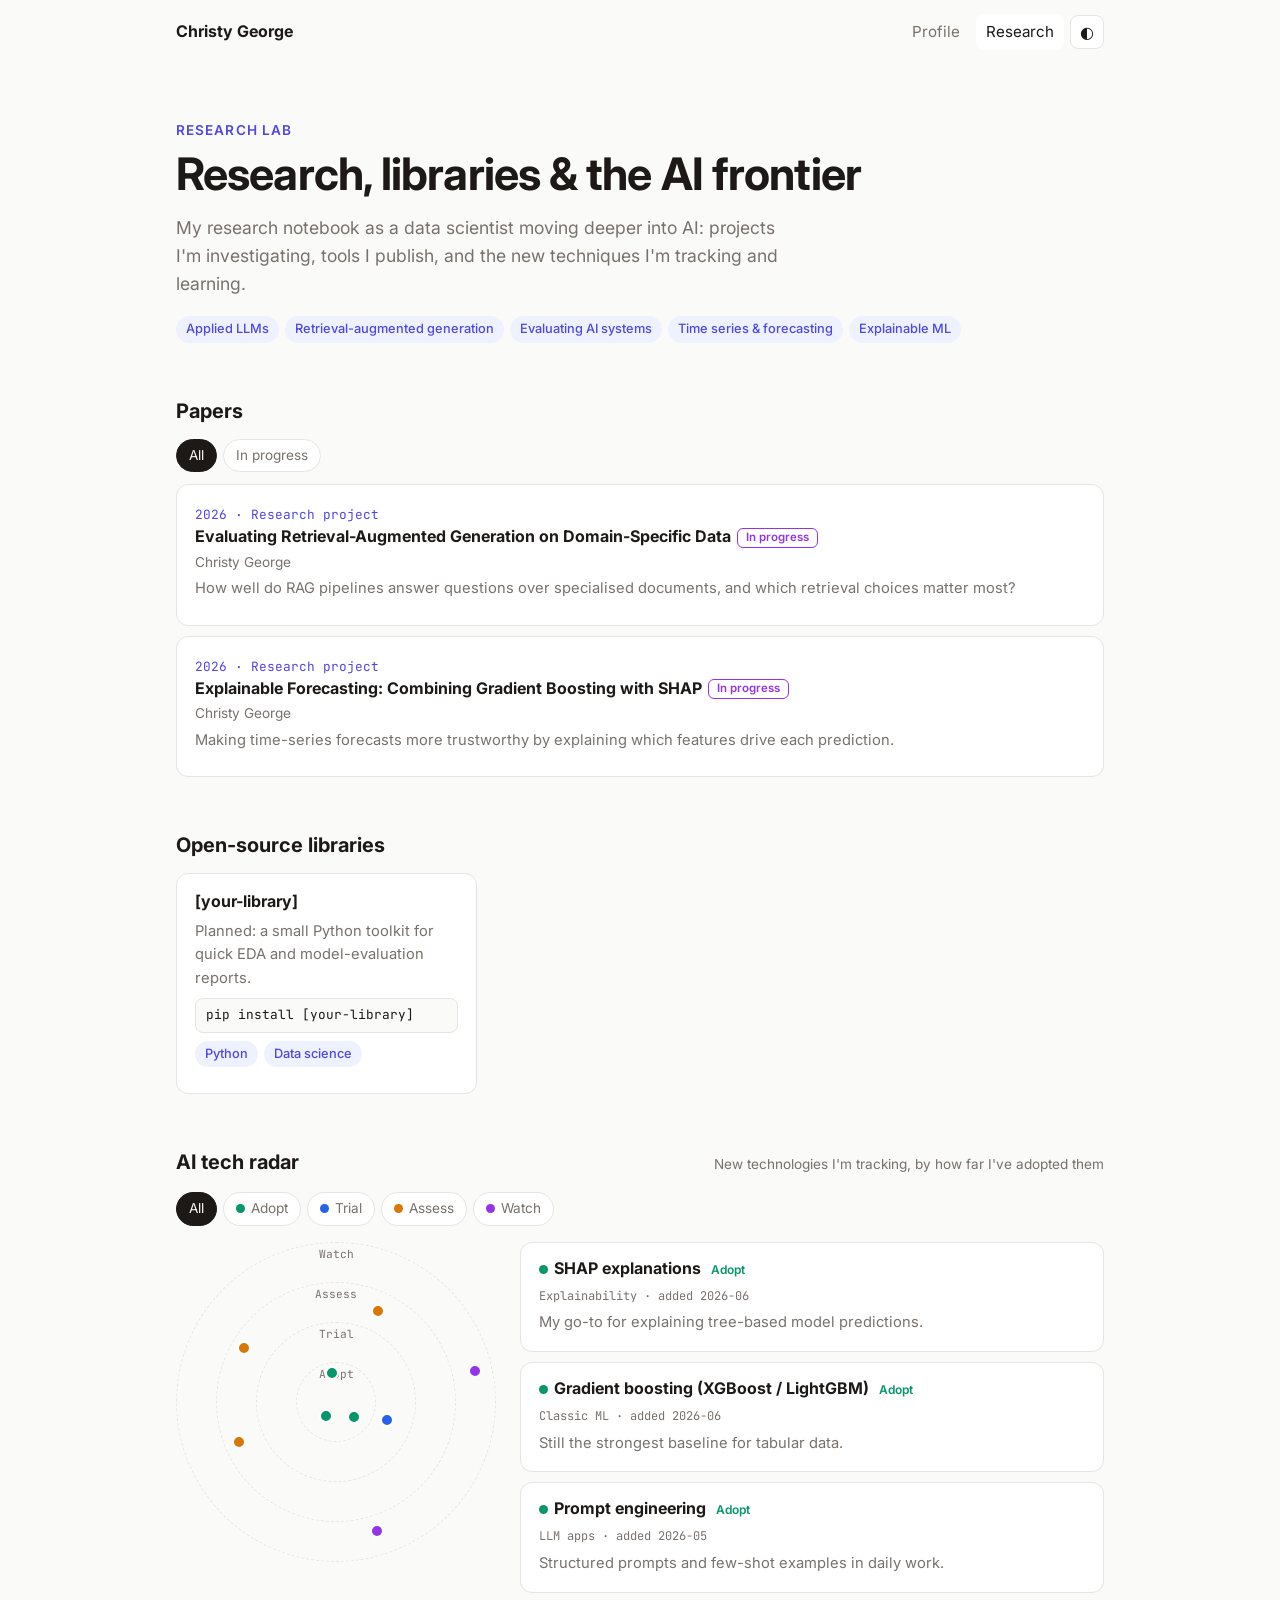
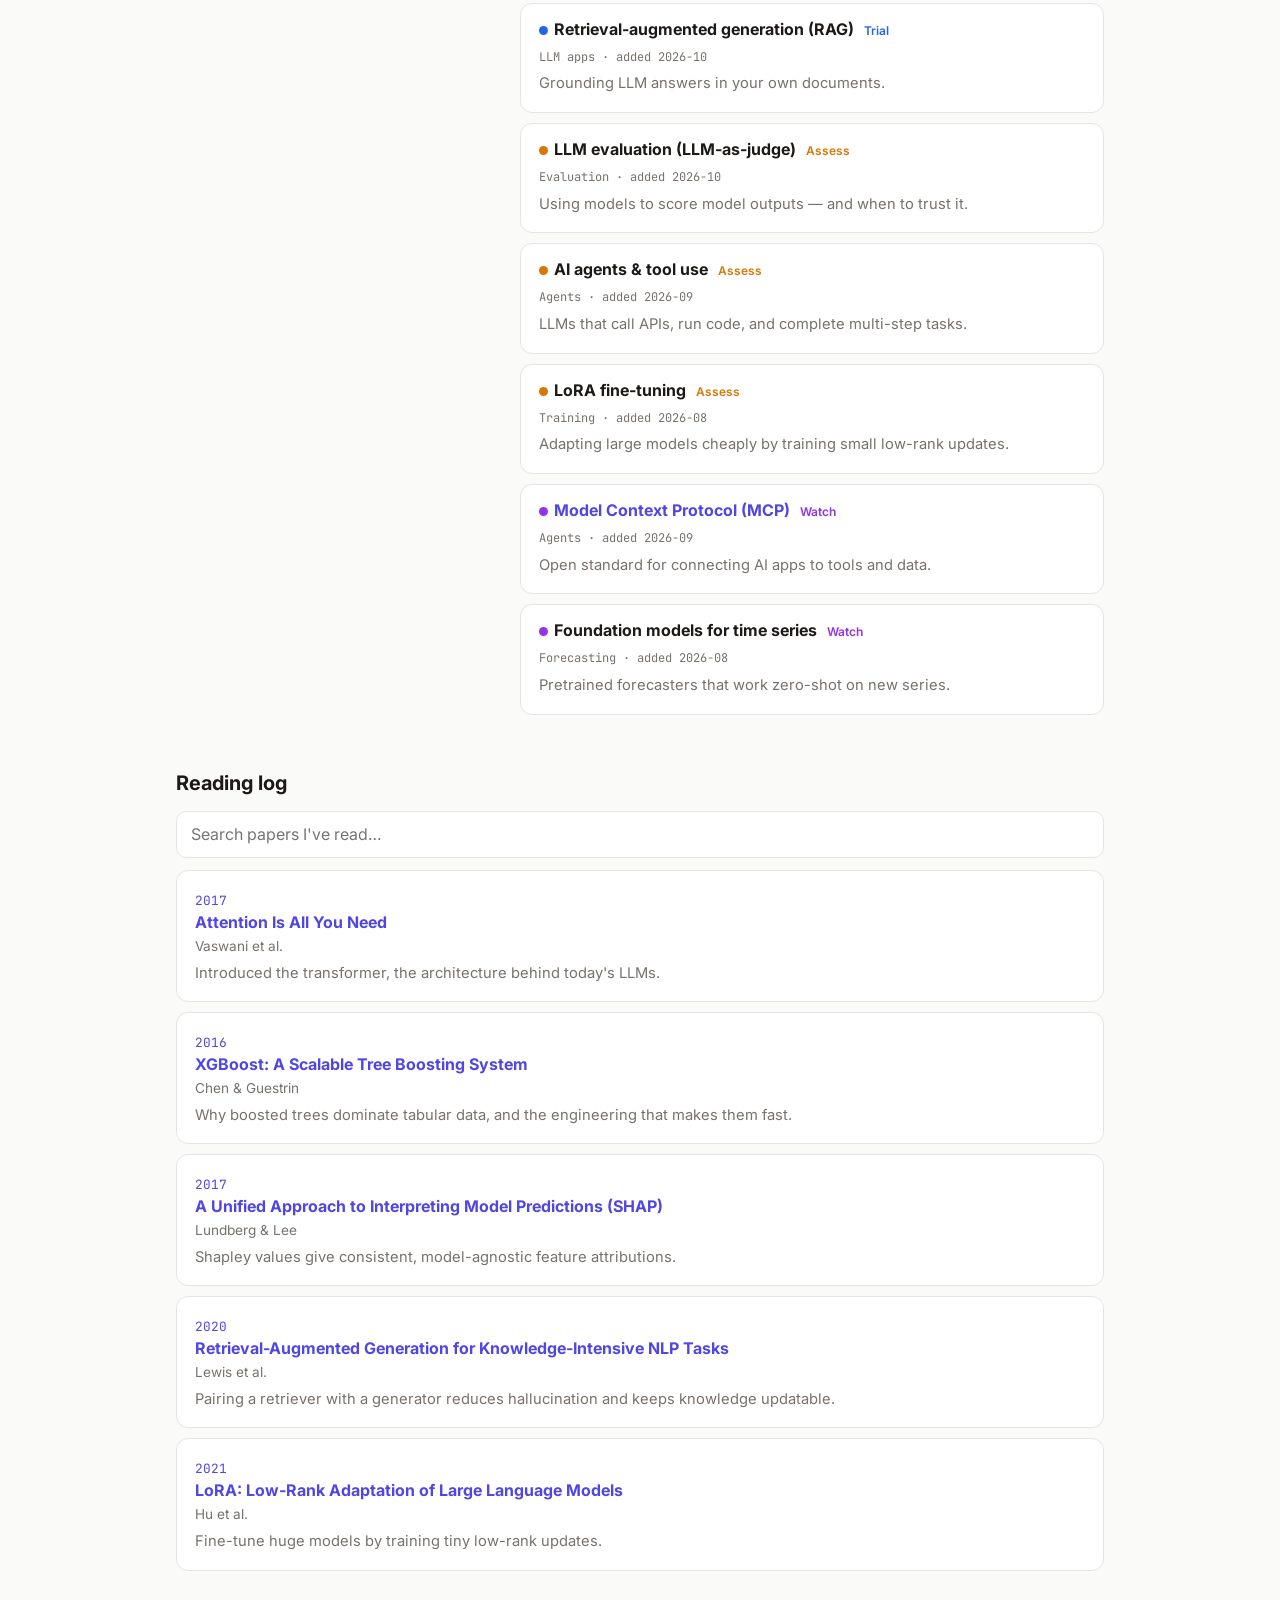
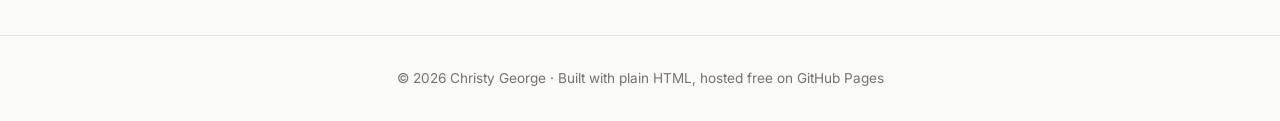
==== research.html @ 4dc3284b "Portfolio and research site Co-Authored-By: Claude Opus 5.5 <noreply@anthropic.com>" ====
<!doctype html>
<html lang="en">
<head>
  <meta charset="utf-8" />
  <meta name="viewport" content="width=device-width, initial-scale=1" />
  <title>Research</title>
  <meta name="description" content="Research papers, open-source libraries, and an AI technology radar." />
  <link rel="preconnect" href="https://fonts.googleapis.com" />
  <link href="https://fonts.googleapis.com/css2?family=Inter:wght@400;500;600;700&family=JetBrains+Mono:wght@400;500&display=swap" rel="stylesheet" />
  <link rel="stylesheet" href="styles.css" />
</head>
<body data-page="research">
  <header class="nav">
    <a class="brand" href="index.html" id="brand"></a>
    <nav>
      <a href="index.html">Profile</a>
      <a href="research.html" class="active">Research</a>
      <button class="theme-toggle" id="themeToggle" aria-label="Toggle dark mode">◐</button>
    </nav>
  </header>

  <main>
    <section class="page-head">
      <p class="eyebrow">Research lab</p>
      <h1>Research, libraries &amp; the AI frontier</h1>
      <p class="lead" id="researchIntro"></p>
      <div class="chips" id="interests"></div>
    </section>

    <section>
      <h2>Papers</h2>
      <div class="filters" id="paperFilters"></div>
      <div id="papers" class="list"></div>
    </section>

    <section>
      <h2>Open-source libraries</h2>
      <div id="libraries" class="cards"></div>
    </section>

    <section>
      <div class="section-head">
        <h2>AI tech radar</h2>
        <span class="muted small">New technologies I'm tracking, by how far I've adopted them</span>
      </div>
      <div class="radar-legend" id="radarLegend"></div>
      <div class="radar-wrap">
        <div class="radar" id="radar" aria-hidden="true"></div>
        <div id="radarList" class="list"></div>
      </div>
    </section>

    <section>
      <h2>Reading log</h2>
      <input type="search" id="readingSearch" class="search" placeholder="Search papers I've read…" />
      <div id="reading" class="list"></div>
    </section>
  </main>

  <footer id="footer"></footer>
  <script src="data.js"></script>
  <script src="app.js"></script>
</body>
</html>
---- styles.css ----
:root {
  --bg: #fafaf9;
  --surface: #ffffff;
  --text: #1c1917;
  --muted: #78716c;
  --border: #e7e5e4;
  --accent: #4f46e5;
  --accent-soft: #eef2ff;
  --adopt: #059669;
  --trial: #2563eb;
  --assess: #d97706;
  --watch: #9333ea;
  --radius: 12px;
  --mono: "JetBrains Mono", ui-monospace, monospace;
}
@media (prefers-color-scheme: dark) {
  :root:not([data-theme="light"]) {
    --bg: #0c0a09; --surface: #1c1917; --text: #f5f5f4; --muted: #a8a29e;
    --border: #292524; --accent: #818cf8; --accent-soft: #1e1b4b;
    --adopt: #34d399; --trial: #60a5fa; --assess: #fbbf24; --watch: #c084fc;
  }
}
:root[data-theme="dark"] {
  --bg: #0c0a09; --surface: #1c1917; --text: #f5f5f4; --muted: #a8a29e;
  --border: #292524; --accent: #818cf8; --accent-soft: #1e1b4b;
  --adopt: #34d399; --trial: #60a5fa; --assess: #fbbf24; --watch: #c084fc;
}

* { box-sizing: border-box; }
html { scroll-behavior: smooth; }
body {
  margin: 0; background: var(--bg); color: var(--text);
  font: 16px/1.6 Inter, system-ui, sans-serif;
  -webkit-font-smoothing: antialiased;
}
a { color: var(--accent); text-decoration: none; }
a:hover { text-decoration: underline; }
h1, h2, h3 { line-height: 1.2; margin: 0; }
h1 { font-size: clamp(2rem, 5vw, 2.8rem); letter-spacing: -0.02em; }
h2 { font-size: 1.25rem; margin-bottom: 1rem; }
h3 { font-size: 1rem; }

main { max-width: 960px; margin: 0 auto; padding: 0 16px 64px; }
section { margin-top: 56px; }

/* Nav */
.nav {
  position: sticky; top: 0; z-index: 10;
  display: flex; justify-content: space-between; align-items: center;
  max-width: 960px; margin: 0 auto; padding: 14px 16px;
  background: color-mix(in srgb, var(--bg) 85%, transparent);
  backdrop-filter: blur(8px);
}
.brand { font-weight: 700; color: var(--text); }
.nav nav { display: flex; gap: 6px; align-items: center; }
.nav nav a { color: var(--muted); padding: 6px 10px; border-radius: 8px; font-size: .95rem; }
.nav nav a.active, .nav nav a:hover { color: var(--text); background: var(--surface); text-decoration: none; }
.theme-toggle {
  border: 1px solid var(--border); background: var(--surface); color: var(--text);
  width: 34px; height: 34px; border-radius: 8px; cursor: pointer; font-size: 1rem;
}

/* Hero */
.hero { display: flex; gap: 28px; align-items: center; margin-top: 40px; }
.avatar {
  flex: none; width: 120px; height: 120px; border-radius: 50%;
  background: linear-gradient(135deg, var(--accent), var(--watch));
  display: grid; place-items: center; color: #fff; font-size: 2.4rem; font-weight: 700;
  overflow: hidden;
}
.avatar img { width: 100%; height: 100%; object-fit: cover; }
.eyebrow { margin: 0 0 6px; color: var(--accent); font-weight: 600; font-size: .85rem; text-transform: uppercase; letter-spacing: .08em; }
.lead { color: var(--muted); font-size: 1.1rem; max-width: 620px; margin: 12px 0 0; }
.links { display: flex; flex-wrap: wrap; gap: 8px; margin-top: 18px; }
.btn {
  display: inline-flex; align-items: center; gap: 6px; padding: 7px 14px;
  border: 1px solid var(--border); border-radius: 999px; background: var(--surface);
  color: var(--text); font-size: .9rem; font-weight: 500;
}
.btn:hover { border-color: var(--accent); text-decoration: none; }
.btn.primary { background: var(--accent); border-color: var(--accent); color: #fff; }

/* Stats */
.stats { display: grid; grid-template-columns: repeat(4, 1fr); gap: 12px; margin-top: 40px; }
.stat { background: var(--surface); border: 1px solid var(--border); border-radius: var(--radius); padding: 18px; }
.stat b { display: block; font-size: 1.8rem; letter-spacing: -0.02em; }
.stat span { color: var(--muted); font-size: .9rem; }

.prose p { margin: 0 0 12px; max-width: 700px; }
.muted { color: var(--muted); }
.small { font-size: .85rem; }
.muted-link { color: var(--muted); font-size: .9rem; }
.section-head { display: flex; justify-content: space-between; align-items: baseline; gap: 12px; flex-wrap: wrap; margin-bottom: 1rem; }
.section-head h2 { margin: 0; }

/* Skills */
.skills { display: grid; grid-template-columns: repeat(auto-fit, minmax(200px, 1fr)); gap: 12px; }
.skill-group { background: var(--surface); border: 1px solid var(--border); border-radius: var(--radius); padding: 16px; }
.skill-group h3 { font-size: .85rem; color: var(--muted); font-weight: 600; margin-bottom: 10px; }
.chips { display: flex; flex-wrap: wrap; gap: 6px; }
.page-head .chips { margin-top: 18px; }
.chip { font-size: .8rem; padding: 3px 10px; border-radius: 999px; background: var(--accent-soft); color: var(--accent); font-weight: 500; }

/* Timeline */
.timeline { border-left: 2px solid var(--border); padding-left: 22px; display: grid; gap: 22px; }
.tl-item { position: relative; }
.tl-item::before {
  content: ""; position: absolute; left: -29px; top: 6px; width: 12px; height: 12px;
  border-radius: 50%; background: var(--surface); border: 2px solid var(--accent);
}
.tl-head { display: flex; justify-content: space-between; gap: 12px; flex-wrap: wrap; }
.tl-org { color: var(--muted); }
.tl-period { font-family: var(--mono); font-size: .8rem; color: var(--muted); }
.tl-item ul { margin: 8px 0 0; padding-left: 18px; }

/* Cards */
.cards { display: grid; grid-template-columns: repeat(auto-fill, minmax(260px, 1fr)); gap: 12px; }
.card {
  background: var(--surface); border: 1px solid var(--border); border-radius: var(--radius);
  padding: 18px; display: flex; flex-direction: column; gap: 8px;
  transition: border-color .15s, transform .15s;
}
a.card { color: var(--text); }
a.card:hover { border-color: var(--accent); transform: translateY(-2px); text-decoration: none; }
.card p { margin: 0; color: var(--muted); font-size: .92rem; }
.card .meta { display: flex; gap: 14px; font-size: .8rem; color: var(--muted); margin-top: auto; padding-top: 6px; flex-wrap: wrap; }
.year { font-family: var(--mono); font-size: .8rem; color: var(--accent); }
code, .install {
  font-family: var(--mono); font-size: .8rem; background: var(--bg); border: 1px solid var(--border);
  padding: 6px 10px; border-radius: 8px; overflow-x: auto; white-space: nowrap;
}

/* Lists (papers, radar, reading) */
.list { display: grid; gap: 10px; }
.row { background: var(--surface); border: 1px solid var(--border); border-radius: var(--radius); padding: 16px 18px; }
.row h3 { margin-bottom: 4px; }
.row p { margin: 4px 0 0; color: var(--muted); font-size: .92rem; }
.row .row-links { display: flex; gap: 12px; margin-top: 8px; font-size: .88rem; }
.badge { display: inline-block; font-size: .72rem; font-weight: 600; padding: 2px 8px; border-radius: 6px; margin-left: 6px; vertical-align: middle; border: 1px solid currentColor; }
.b-published { color: var(--adopt); } .b-preprint { color: var(--trial); }
.b-under-review { color: var(--assess); } .b-in-progress { color: var(--watch); }

.filters { display: flex; gap: 6px; flex-wrap: wrap; margin-bottom: 12px; }
.filter {
  border: 1px solid var(--border); background: var(--surface); color: var(--muted);
  padding: 5px 12px; border-radius: 999px; cursor: pointer; font: inherit; font-size: .85rem;
}
.filter.on { background: var(--text); color: var(--bg); border-color: var(--text); }
.search {
  width: 100%; padding: 10px 14px; margin-bottom: 12px; border-radius: 10px;
  border: 1px solid var(--border); background: var(--surface); color: var(--text); font: inherit;
}

/* Radar */
.radar-legend { display: flex; gap: 6px; flex-wrap: wrap; margin-bottom: 16px; }
.radar-wrap { display: grid; grid-template-columns: 320px 1fr; gap: 24px; align-items: start; }
.radar { position: relative; width: 100%; aspect-ratio: 1; }
.ring { position: absolute; border-radius: 50%; border: 1px dashed var(--border); left: 50%; top: 50%; transform: translate(-50%, -50%); }
.ring-label { position: absolute; left: 50%; transform: translateX(-50%); font-size: .7rem; color: var(--muted); font-family: var(--mono); }
.blip {
  position: absolute; width: 14px; height: 14px; margin: -7px 0 0 -7px; border-radius: 50%;
  border: 2px solid var(--surface); cursor: pointer; transition: transform .15s, opacity .15s;
}
.blip:hover, .blip.hl { transform: scale(1.6); }
.blip.dim { opacity: .2; }
.row.hl { border-color: var(--accent); }
.dot { display: inline-block; width: 9px; height: 9px; border-radius: 50%; margin-right: 6px; }
.ring-tag { font-size: .75rem; font-weight: 600; margin-left: 6px; }
.area { font-family: var(--mono); font-size: .75rem; color: var(--muted); }

footer { text-align: center; color: var(--muted); font-size: .85rem; padding: 32px 16px; border-top: 1px solid var(--border); }

@media (max-width: 720px) {
  .hero { flex-direction: column; align-items: flex-start; gap: 18px; }
  .avatar { width: 88px; height: 88px; font-size: 1.8rem; }
  .stats { grid-template-columns: repeat(2, 1fr); }
  .radar-wrap { grid-template-columns: 1fr; }
  .radar { max-width: 320px; margin: 0 auto; }
}
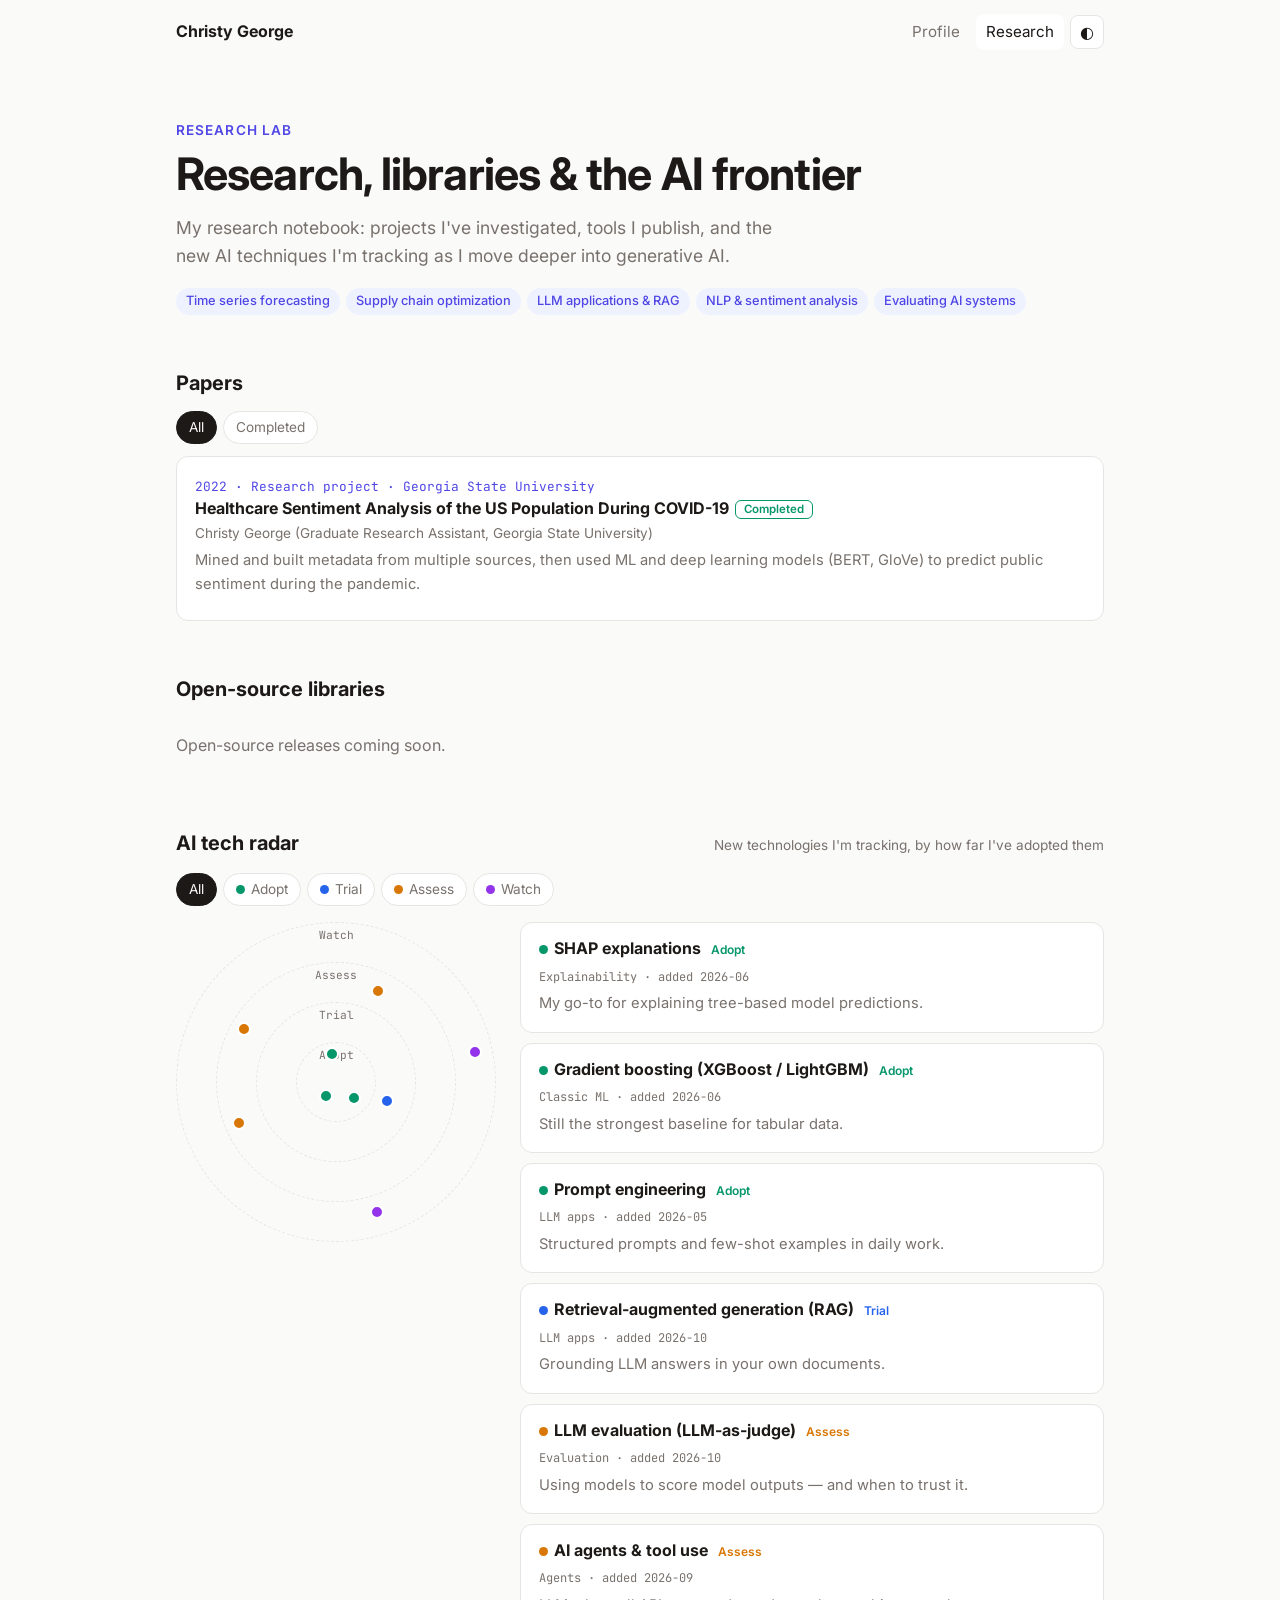
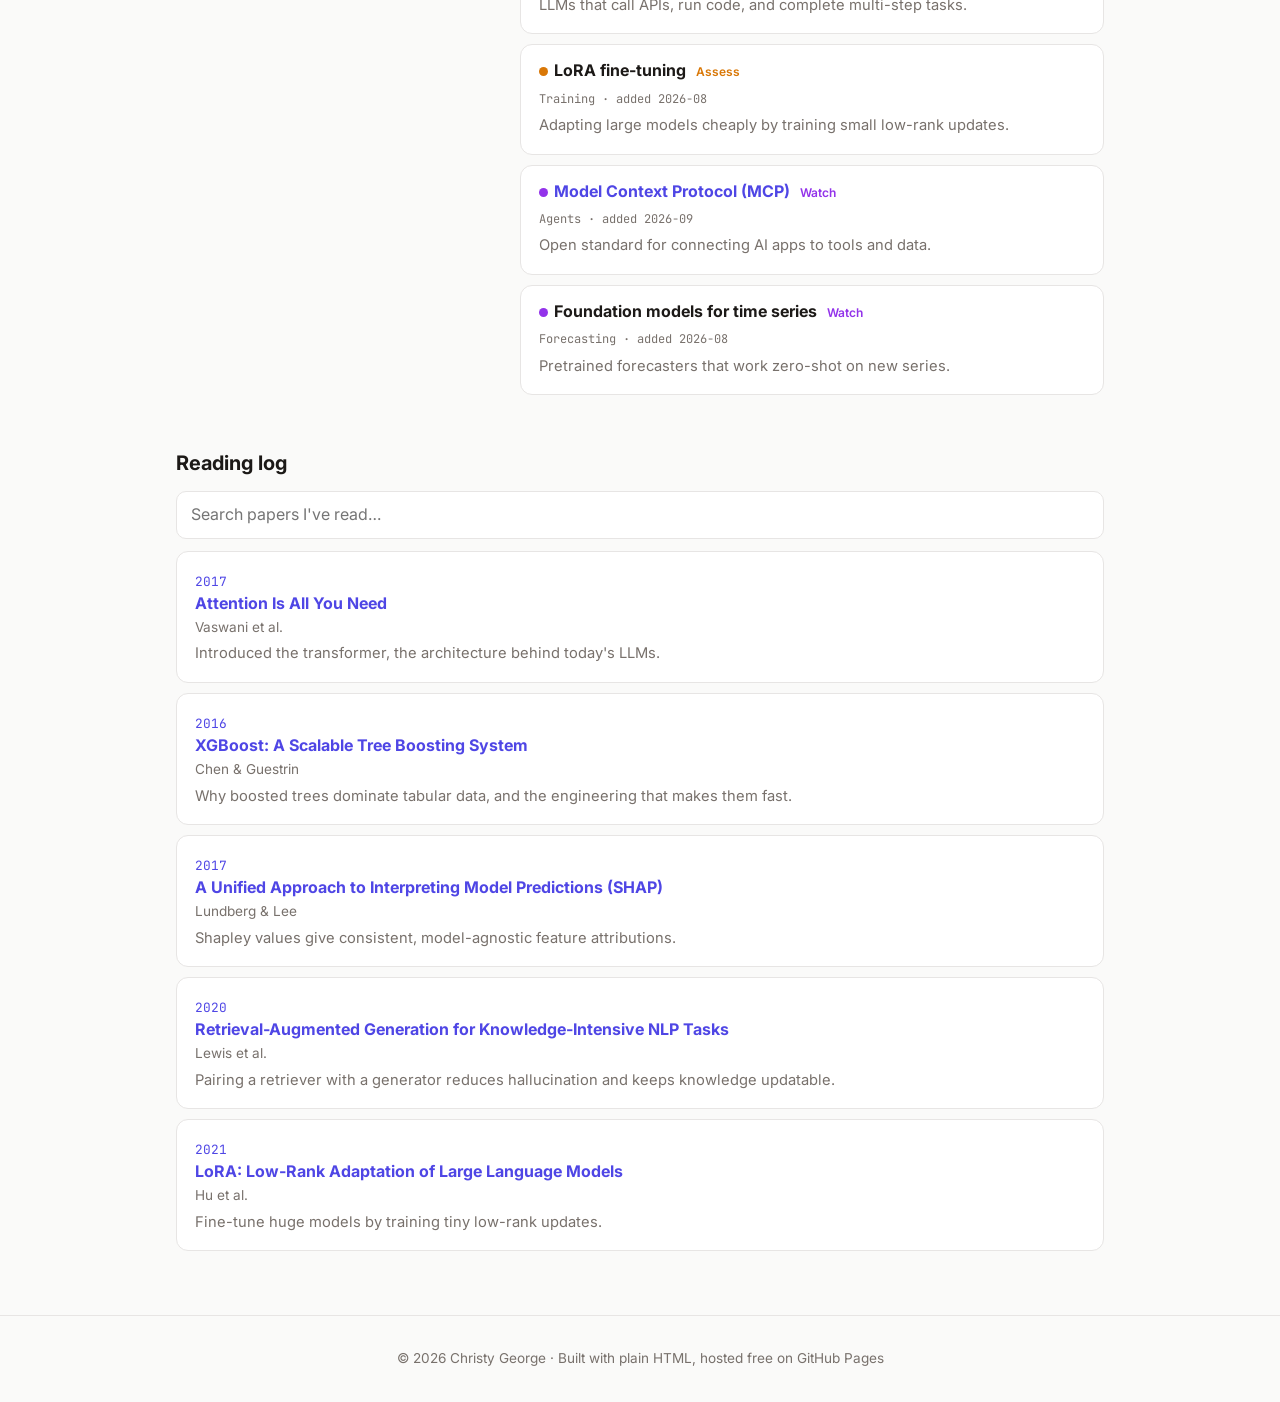
==== commit 4f2d15a0: "Version asset links so updates show immediately Co-Authored-By: Claude Opus 5.5 <noreply@anthropic.c" ====
--- a/research.html
+++ b/research.html
@@ -7,7 +7,7 @@
   <meta name="description" content="Research papers, open-source libraries, and an AI technology radar." />
   <link rel="preconnect" href="https://fonts.googleapis.com" />
   <link href="https://fonts.googleapis.com/css2?family=Inter:wght@400;500;600;700&family=JetBrains+Mono:wght@400;500&display=swap" rel="stylesheet" />
-  <link rel="stylesheet" href="styles.css" />
+  <link rel="stylesheet" href="styles.css?v=202610251529" />
 </head>
 <body data-page="research">
   <header class="nav">
@@ -58,7 +58,7 @@
   </main>
 
   <footer id="footer"></footer>
-  <script src="data.js"></script>
-  <script src="app.js"></script>
+  <script src="data.js?v=202610251529"></script>
+  <script src="app.js?v=202610251529"></script>
 </body>
 </html>
--- a/styles.css
+++ b/styles.css
@@ -68,7 +68,7 @@
   display: grid; place-items: center; color: #fff; font-size: 2.4rem; font-weight: 700;
   overflow: hidden;
 }
-.avatar img { width: 100%; height: 100%; object-fit: cover; }
+.avatar img { width: 100%; height: 100%; object-fit: cover; object-position: 50% 22%; transform: scale(1.6); transform-origin: 50% 25%; }
 .eyebrow { margin: 0 0 6px; color: var(--accent); font-weight: 600; font-size: .85rem; text-transform: uppercase; letter-spacing: .08em; }
 .lead { color: var(--muted); font-size: 1.1rem; max-width: 620px; margin: 12px 0 0; }
 .links { display: flex; flex-wrap: wrap; gap: 8px; margin-top: 18px; }
@@ -138,7 +138,7 @@
 .row .row-links { display: flex; gap: 12px; margin-top: 8px; font-size: .88rem; }
 .badge { display: inline-block; font-size: .72rem; font-weight: 600; padding: 2px 8px; border-radius: 6px; margin-left: 6px; vertical-align: middle; border: 1px solid currentColor; }
 .b-published { color: var(--adopt); } .b-preprint { color: var(--trial); }
-.b-under-review { color: var(--assess); } .b-in-progress { color: var(--watch); }
+.b-under-review { color: var(--assess); } .b-in-progress { color: var(--watch); } .b-completed { color: var(--adopt); }
 
 .filters { display: flex; gap: 6px; flex-wrap: wrap; margin-bottom: 12px; }
 .filter {
